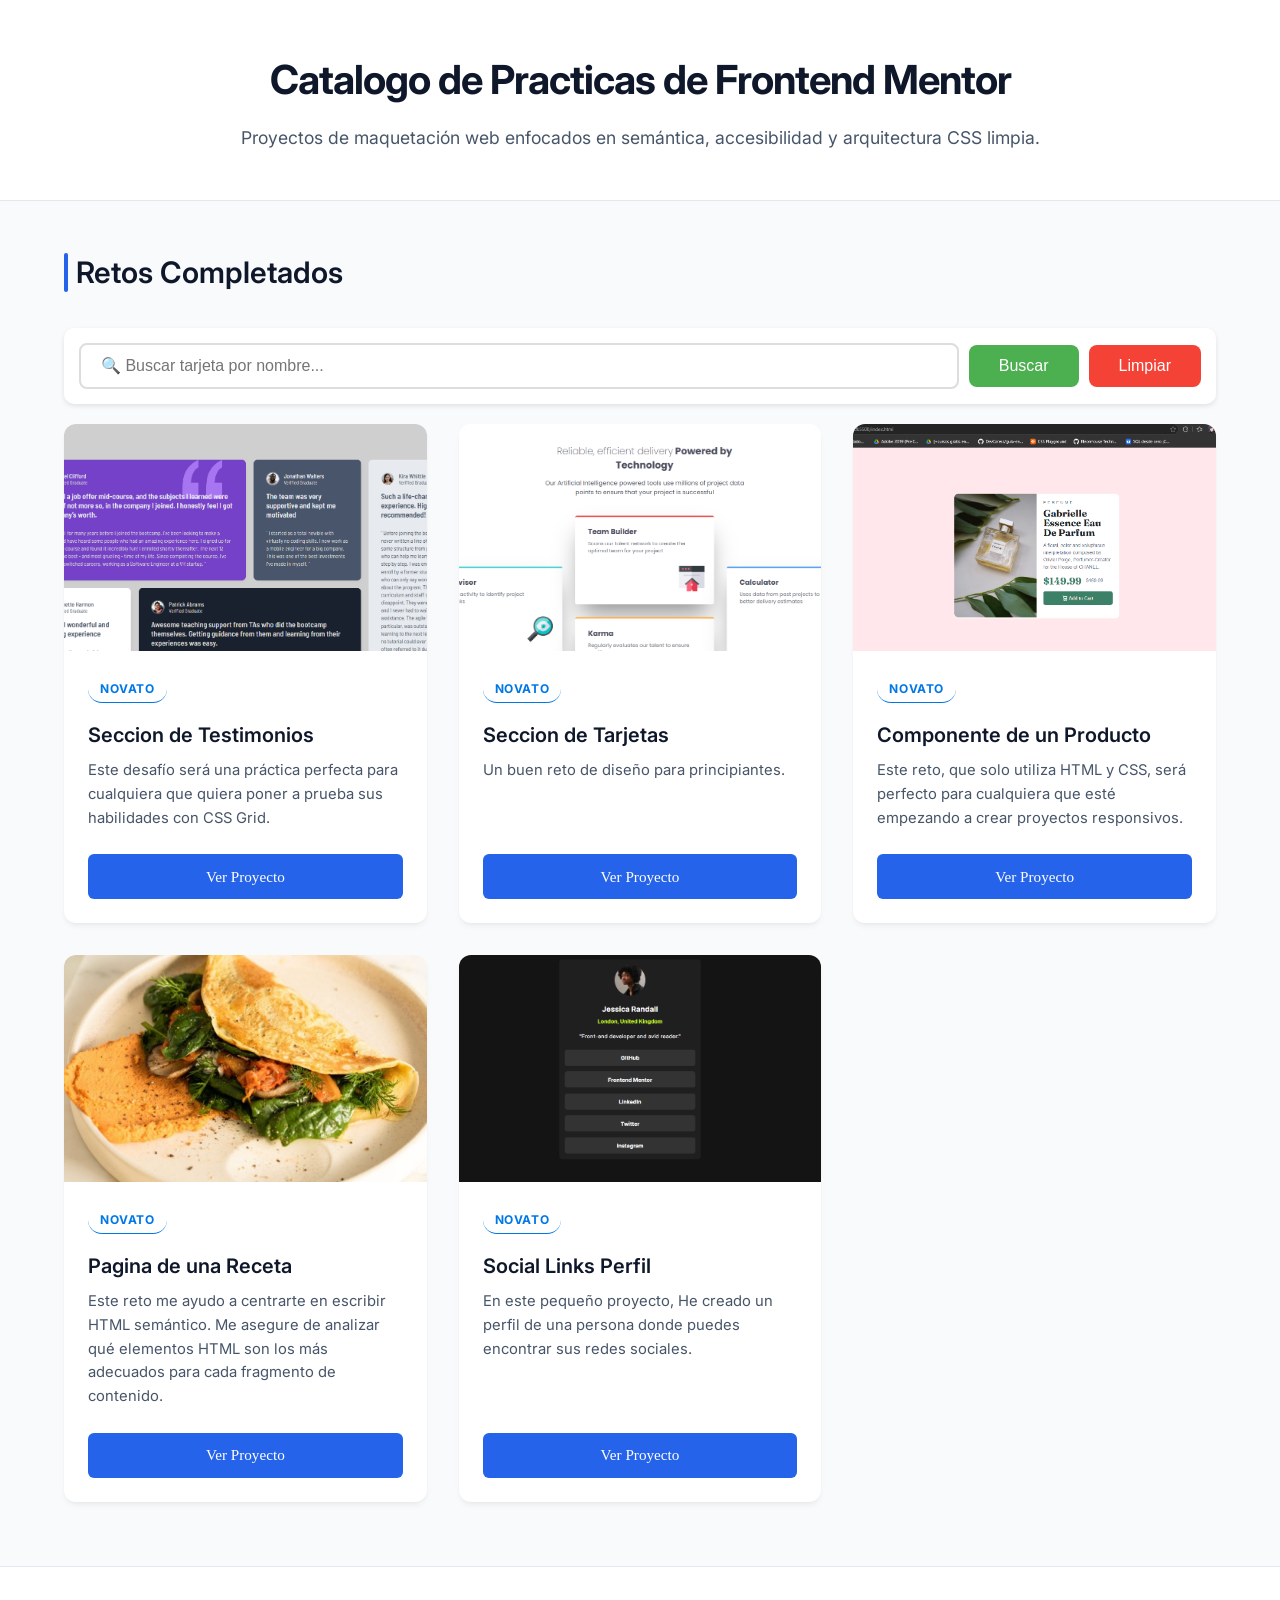
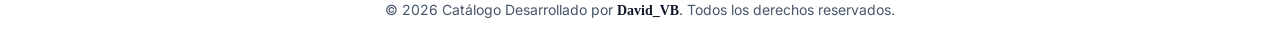
==== index.html @ 78ab5a2d "uploading frontend projects managment" ====
<!DOCTYPE html>
<html lang="es">

<head>
    <meta charset="UTF-8">
    <meta name="viewport" content="width=device-width, initial-scale=1.0">

    <title>Catálogo de Miniproyectos Frontend | Tu Nombre</title>
    <meta name="description"
        content="Explora mi colección de retos frontend de maquetación avanzada utilizando HTML, CSS semántico, layouts con Grid, Flexbox y metodología BEM.">
    <meta name="robots" content="index, follow">
    <link rel="canonical" href="https://tu-usuario.github.io/nombre-del-repositorio/">

    <link rel="preconnect" href="https://fonts.googleapis.com">
    <link rel="preconnect" href="https://fonts.gstatic.com" crossorigin>
    <link href="https://fonts.googleapis.com/css2?family=Inter:wght@400;500;600;700&display=swap" rel="stylesheet">

    <link rel="stylesheet" href="main_Style.css">
</head>

<body>

    <header class="header">
        <div class="header__container">
            <h1 class="header__title">Catalogo de Practicas de Frontend Mentor</h1>
            <p class="header__subtitle">Proyectos de maquetación web enfocados en semántica, accesibilidad y
                arquitectura CSS limpia.</p>
        </div>
    </header>

    <main class="main-content">

        <section class="catalog" aria-labelledby="catalog-title">
            <h2 id="catalog-title" class="catalog__title">Retos Completados</h2>

            <!-- ===== BUSCADOR ===== -->
            <div class="buscador">
                <input type="text" id="buscadorInput" placeholder="🔍 Buscar tarjeta por nombre...">
                <button onclick="buscarTarjetas()">Buscar</button>
                <button class="limpiar" onclick="limpiarBusqueda()">Limpiar</button>
            </div>

            <div class="catalog__grid">


                <!-- Mensaje sin resultados -->
                <div class="sin-resultados" id="sinResultados">
                    😕 No se encontraron tarjetas
                </div>

                <article class="project-card">
                    <div class="project-card__preview">
                        <img src="List_Screenshot/Fifth_evidence.png" alt="Vista previa del reto Testimonial section"
                            class="project-card__img" loading="lazy">
                    </div>
                    <div class="project-card__content">
                        <span class="project-card__badge project-card__badge--Novato">Novato</span>
                        <h3 class="project-card__title">Seccion de Testimonios</h3>
                        <p class="project-card__description">Este desafío será una práctica perfecta para cualquiera que
                            quiera poner a prueba sus habilidades con CSS Grid.</p>
                        <div class="project-card__actions">
                            <a href="https://david-vb03.github.io/Card_Feature_section/" class="project-card__link">Ver
                                Proyecto</a>
                        </div>
                    </div>
                </article>




                <article class="project-card">
                    <div class="project-card__preview">
                        <img src="List_Screenshot/BACKGROUND.png" alt="Vista previa del reto Card Section"
                            class="project-card__img" loading="lazy">
                    </div>
                    <div class="project-card__content">
                        <span class="project-card__badge project-card__badge--Novato">Novato</span>
                        <h3 class="project-card__title">Seccion de Tarjetas</h3>
                        <p class="project-card__description">Un buen reto de diseño para principiantes.</p>
                        <div class="project-card__actions">
                            <a href="https://david-vb03.github.io/Card_Feature_section/" class="project-card__link">Ver
                                Proyecto</a>
                        </div>
                    </div>
                </article>

                <article class="project-card">
                    <div class="project-card__preview">
                        <img src="/List_Screenshot/evidence.png"
                            alt="Vista previa del diseño escalonado con cuatro tarjetas" class="project-card__img"
                            loading="lazy">
                    </div>
                    <div class="project-card__content">
                        <span class="project-card__badge project-card__badge--Novato">Novato</span>
                        <h3 class="project-card__title">Componente de un Producto</h3>
                        <p class="project-card__description">Este reto, que solo utiliza HTML y CSS, será perfecto para
                            cualquiera que esté empezando a crear proyectos responsivos.</p>
                        <div class="project-card__actions">
                            <a href="https://david-vb03.github.io/Product_preview_component/"
                                class="project-card__link">Ver Proyecto</a>
                        </div>
                    </div>
                </article>

                <article class="project-card">
                    <div class="project-card__preview">
                        <img src="/List_Screenshot/image-omelette.jpeg" alt="Vista previa del reto Stats Preview Card"
                            class="project-card__img" loading="lazy">
                    </div>
                    <div class="project-card__content">
                        <span class="project-card__badge project-card__badge--Novato">Novato</span>
                        <h3 class="project-card__title">Pagina de una Receta</h3>
                        <p class="project-card__description">Este reto me ayudo a centrarte en escribir HTML semántico.
                            Me asegure de analizar qué elementos HTML son los más adecuados para cada fragmento de
                            contenido.</p>
                        <div class="project-card__actions">
                            <a href="https://david-vb03.github.io/Recipe_Website/" class="project-card__link">Ver
                                Proyecto</a>
                        </div>
                    </div>
                </article>
                <article class="project-card">
                    <div class="project-card__preview">
                        <img src="List_Screenshot/screenshot.png" alt="Vista previa del Social Link perfil"
                            class="project-card__img" loading="lazy">
                    </div>
                    <div class="project-card__content">
                        <span class="project-card__badge project-card__badge--Novato">Novato</span>
                        <h3 class="project-card__title">Social Links Perfil</h3>
                        <p class="project-card__description">En este pequeño proyecto,
                            He creado un perfil de una persona donde puedes encontrar sus redes sociales.</p>
                        <div class="project-card__actions">
                            <a href="https://david-vb03.github.io/Social_Links_Profile/" class="project-card__link">Ver
                                Proyecto</a>
                        </div>
                    </div>
                </article>

            </div>
        </section>
    </main>

    <footer class="footer">
        <p class="footer__text">&copy; 2026 Catálogo Desarrollado por <a href="https://github.com/David-VB03"
                target="_blank" rel="no opener noreferrer ">David_VB</a>. Todos los derechos
            reservados.</p>
    </footer>
    <script src="main_script.js"></script>
</body>

</html>
---- main_Style.css ----
/* ==========================================================================
   1. VARIABLES DE DISEÑO (Arquitectura de Diseño Centralizada)
   ========================================================================== */
:root {
    /* Paleta de Colores (Muted / Soft) */
    --clr-bg: #f8fafc;
    --clr-surface: #ffffff;
    --clr-text-main: #0f172a;
    --clr-text-muted: #475569;
    --clr-primary: #2563eb;
    --clr-primary-hover: #1d4ed8;
    
    /* Estados de Dificultad (Modificadores BEM) */
    --clr-badge-Novato: #10b981;
    --clr-badge-junior: #3b82f6;

    /* Fuentes y Escala Fluida (A11y & Scalability) */
    --ff-main: 'Inter', sans-serif;
    --fs-body: 1rem;
    --fs-title-main: clamp(1.75rem, 4vw, 2.5rem);
    --fs-title-section: clamp(1.35rem, 3vw, 1.85rem);

    /* Efectos Globales */
    --radius-md: 12px;
    --shadow-sm: 0 4px 6px -1px rgb(0 0 0 / 0.05), 0 2px 4px -2px rgb(0 0 0 / 0.05);
    --shadow-md: 0 10px 15px -3px rgb(0 0 0 / 0.1), 0 4px 6px -4px rgb(0 0 0 / 0.1);
    --transition-smooth: all 0.3s cubic-bezier(0.4, 0, 0.2, 1);
}

/* ==========================================================================
   2. RESET PROFESIONAL (Evita fallos de diseño comunes)
   ========================================================================== */
*, *::before, *::after {
    box-sizing: border-box;
    margin: 0;
    padding: 0;
}

body {
    font-family: var(--ff-main);
    background-color: var(--clr-bg);
    color: var(--clr-text-main);
    font-size: var(--fs-body);
    line-height: 1.6;
}

/* Eliminación de espacio base en imágenes (Reset de Ingeniería frontend) */
img {
    max-width: 100%;
    display: block;
    height: auto;
}

a {
    text-decoration: none;
    color: var(--clr-text-main);
    font-family: cursive;
    font-weight: 600;
}

/* ==========================================================================
   3. ESTILOS DE BLOQUES CON ANIDAMIENTO NATIVO (Sintaxis Moderna)
   ========================================================================== */

/* Bloque: Header */
.header {
    background-color: var(--clr-surface);
    border-bottom: 1px solid #e2e8f0;
    padding: 3rem 1.5rem;
    text-align: center;

    .header__container {
        max-width: 800px;
        margin: 0 auto;
    }

    .header__title {
        font-size: var(--fs-title-main);
        font-weight: 700;
        letter-spacing: -0.025em;
        margin-bottom: 0.75rem;
    }

    .header__subtitle {
        color: var(--clr-text-muted);
        font-size: 1.1rem;
    }
}

/* Bloque: Main Content Container */
.main-content {
    max-width: 1200px;
    margin: 0 auto;
    padding: 3rem 1.5rem;
}
/*Buscador */

   /* ===== BUSCADOR ===== */
        .buscador {
            margin-bottom: 20px;
            display: flex;
            gap: 10px;
            align-items: center;
            background: white;
            padding: 15px;
            border-radius: 10px;
            box-shadow: 0 2px 5px rgba(0,0,0,0.1);
        }

        .buscador input {
            flex: 1;
            padding: 12px 20px;
            border: 2px solid #ddd;
            border-radius: 8px;
            font-size: 16px;
            transition: 0.3s;
        }

        .buscador input:focus {
            outline: none;
            border-color: #4CAF50;
            box-shadow: 0 0 0 3px rgba(76, 175, 80, 0.2);
        }

        .buscador button {
            padding: 12px 30px;
            background: #4CAF50;
            color: white;
            border: none;
            border-radius: 8px;
            font-size: 16px;
            cursor: pointer;
            transition: 0.3s;
        }

        .buscador button:hover {
            background: #45a049;
            transform: scale(1.02);
        }

        .buscador .limpiar {
            background: #f44336;
        }

        .buscador .limpiar:hover {
            background: #da190b;
        }
        /* ===== TARJETA OCULTA (para el buscador) ===== */
        .project-card.oculta {
            display: none;
        }

        
        /* ===== MENSAJE CUANDO NO HAY RESULTADOS ===== */
        .sin-resultados {
            display: none;
            grid-column: 1 / -1;
            text-align: center;
            padding: 40px;
            color: #999;
            font-size: 18px;
        }

        .sin-resultados.visible {
            display: block;
        }
/* Bloque: Catálogo */
.catalog {
    .catalog__title {
        font-size: var(--fs-title-section);
        font-weight: 600;
        margin-bottom: 2rem;
        position: relative;
        padding-left: 12px;
        
        /* Decorador de borde izquierdo como acento visual elegante */
        &::before {
            content: '';
            position: absolute;
            left: 0;
            top: 4px;
            bottom: 4px;
            width: 4px;
            background-color: var(--clr-primary);
            border-radius: 2px;
        }
    }

    /* Layout Responsivo Dinámico con CSS Grid (Ahorra Media Queries manuales) */
    .catalog__grid {
        display: grid;
        grid-template-columns: repeat(auto-fill, minmax(300px, 1fr));
        grid-template-rows: 1fr;
        align-content: end;
        gap: 2rem;
       
    }
}

/* Bloque BEM: Project Card */
.project-card {
    background-color: var(--clr-surface);
    border-radius: var(--radius-md);
    overflow: hidden;
    box-shadow: var(--shadow-sm);
    transition: var(--transition-smooth);
    display: flex;
    flex-direction: column; /* Estructura vertical */

    /* Efecto Hover basado en elevación */
    &:hover {
        transform: translateY(-6px);
        box-shadow: var(--shadow-md);
    }

    .project-card__preview {
        position: relative;
        overflow: hidden;
        aspect-ratio: 16 / 10; /* Bloqueo de aspecto responsivo */
    }

    .project-card__img {
        width: 100%;
        height: 100%;
        object-fit: cover; /* Ajuste inteligente sin deformación */
    }

    .project-card__content {
        padding: 1.5rem;
        display: flex;
        flex-direction: column;
        flex-grow: 1; /* Empuja las acciones al fondo de la tarjeta */
    }

    /* Elementos con variaciones por Modificadores */
    .project-card__badge {
        align-self: flex-start;
        font-size: 0.75rem;
        font-weight: 600;
        padding: 0.25rem 0.75rem;
        border-radius: 50px;
        color: #0077e7;
        font-weight: 700;
        border-bottom: 1px solid #0077e7;
        margin-bottom: 1rem;
        text-transform: uppercase;
        letter-spacing: 0.05em;

        &--Novato {
            background-color: var(--clr-badge-Novato);
        }

        &--junior {
            background-color: var(--clr-badge-junior);
        }
    }
    .project-card__badge--junior{
        color: #e9c705;
        border-bottom: 1px solid #e9c705;
    }

    .project-card__title {
        font-size: 1.25rem;
        font-weight: 600;
        margin-bottom: 0.5rem;
    }

    .project-card__description {
        color: var(--clr-text-muted);
        font-size: 0.925rem;
        margin-bottom: 1.5rem;
    }

    .project-card__actions {
        margin-top: auto; /* Empuja el botón al final si hay descripciones más cortas */
    }

    .project-card__link {
        display: inline-block;
        background-color: var(--clr-primary);
        color: #ffffff;
        font-weight: 500;
        font-size: 0.95rem;
        padding: 0.65rem 1.25rem;
        border-radius: 6px;
        width: 100%;
        text-align: center;
        transition: var(--transition-smooth);

        &:hover {
            background-color: var(--clr-primary-hover);
        }
    }
}

/* Bloque: Footer */
.footer {
    background-color: var(--clr-surface);
    border-top: 1px solid #e2e8f0;
    padding: 2rem 1.5rem;
    text-align: center;
    margin-top: 1rem;

    .footer__text {
        color: var(--clr-text-muted);
        font-size: 0.875rem;
    }
}

/* PseudoElementos*/

a:hover{
    color:var(--clr-primary);
    font-weight: 600;
    font-family: cursive;
}
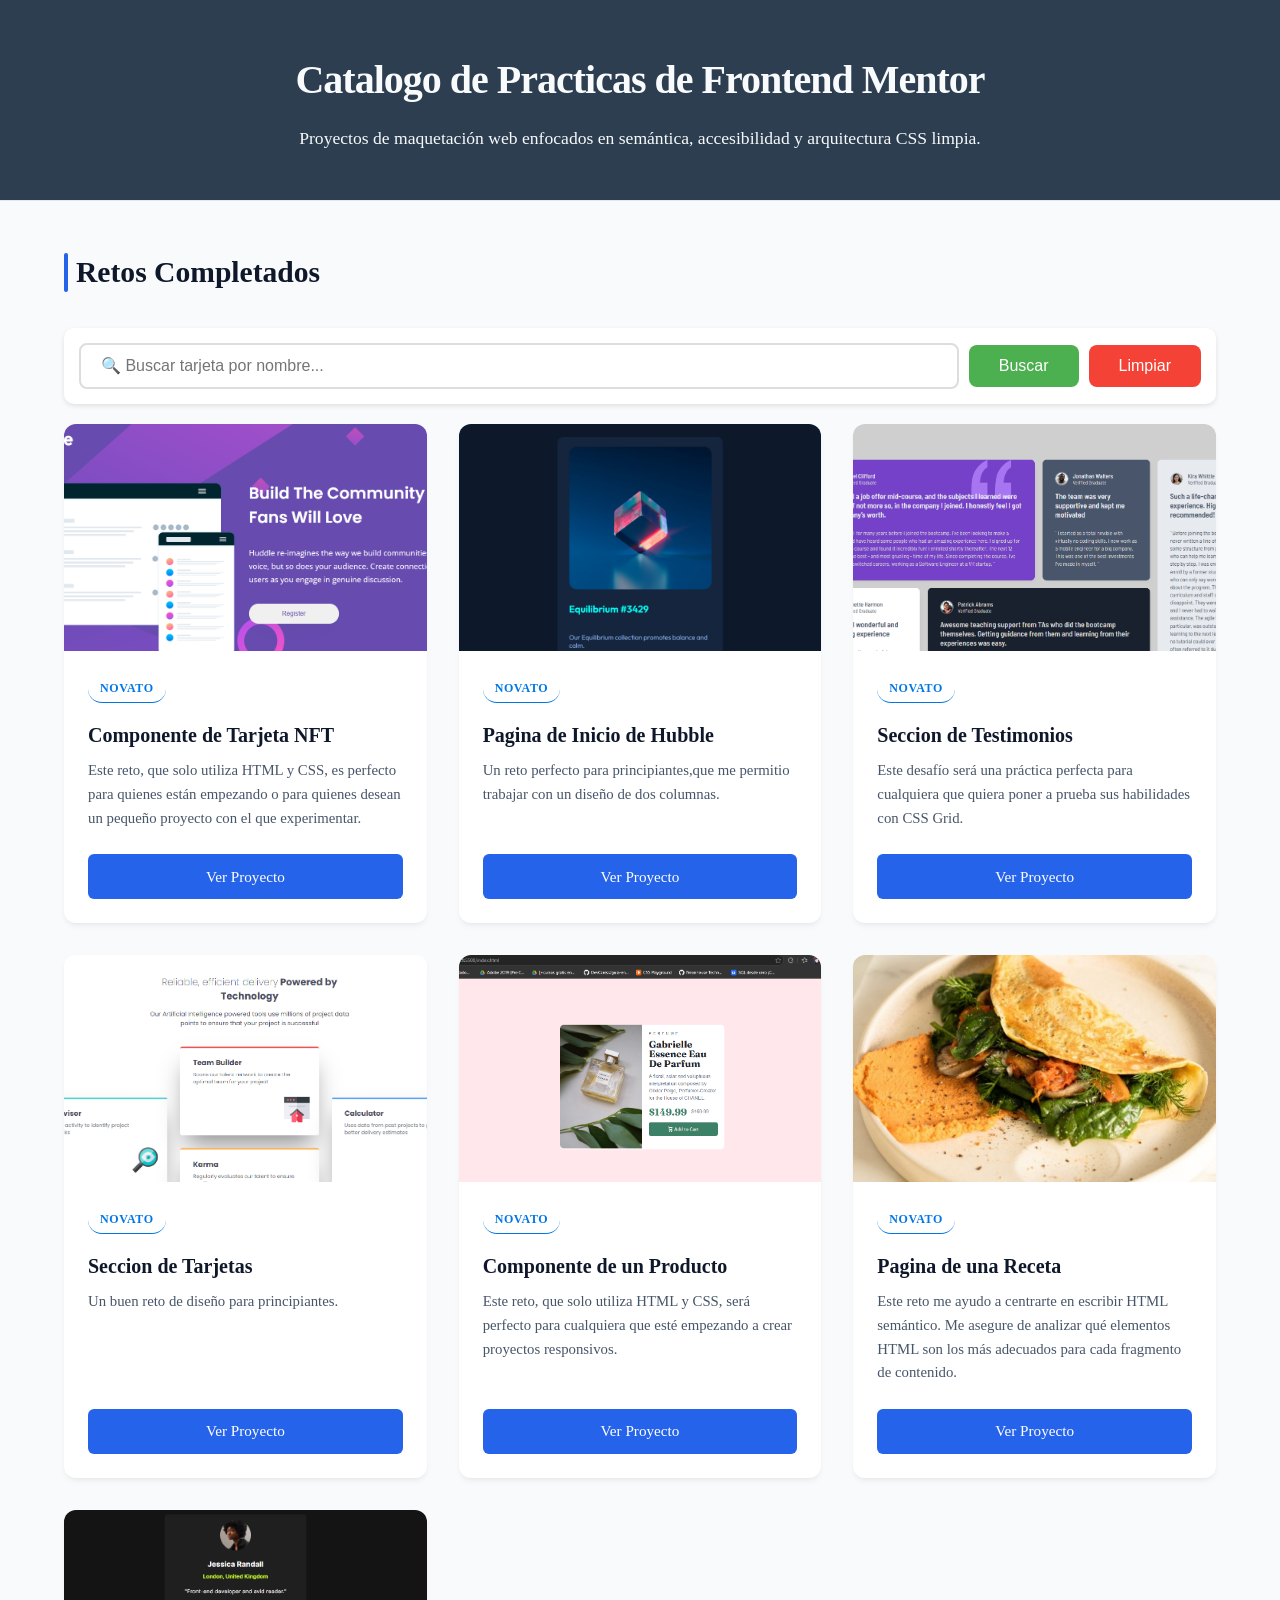
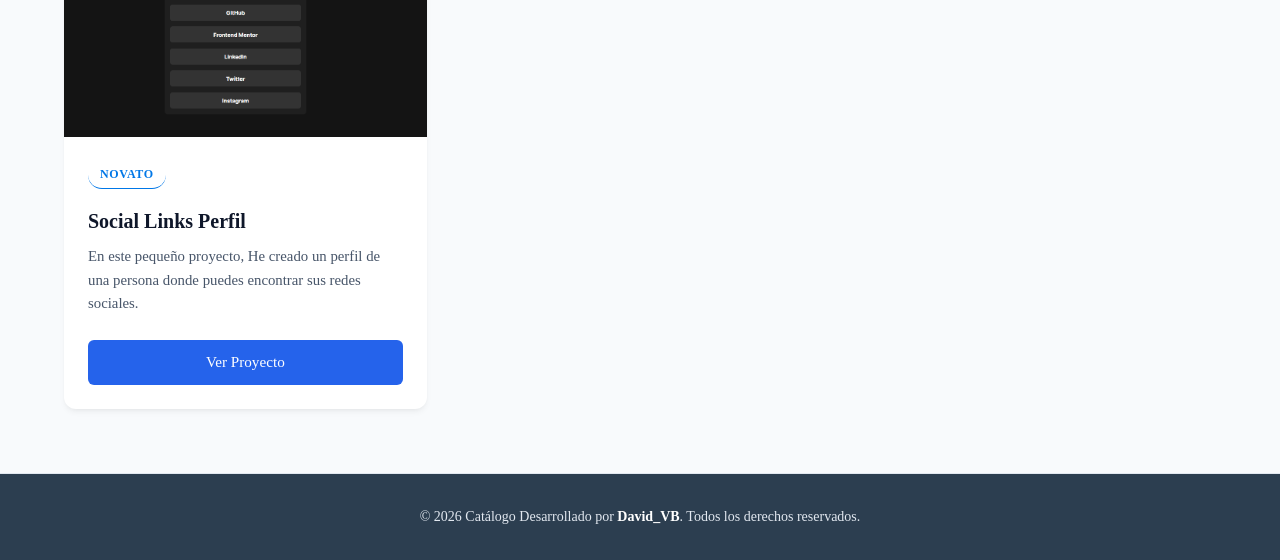
==== commit 12944b12: "updating frontend basic project management" ====
--- a/index.html
+++ b/index.html
@@ -48,6 +48,46 @@
                     😕 No se encontraron tarjetas
                 </div>
 
+
+                <article class="project-card">
+                    <div class="project-card__preview">
+                        <img src="List_Screenshot/Fourth_Challenge.png" alt="Vista previa de Componente de NTF Card"
+                            class="project-card__img" loading="lazy">
+                    </div>
+                    <div class="project-card__content">
+                        <span class="project-card__badge project-card__badge--Novato">Novato</span>
+                        <h3 class="project-card__title">Componente de Tarjeta NFT</h3>
+                        <p class="project-card__description">Este reto, que solo utiliza HTML y CSS, es perfecto para
+                            quienes están empezando o para quienes desean un pequeño proyecto con el que experimentar.
+                        </p>
+                        <div class="project-card__actions">
+                            <a href="https://david-vb03.github.io/My_Practices_portfolio/Newbie_Level/NTF_Card_Component/index.html"
+                                class="project-card__link">Ver
+                                Proyecto</a>
+                        </div>
+                    </div>
+                </article>
+
+                <article class="project-card">
+                    <div class="project-card__preview">
+                        <img src="List_Screenshot/Sixth_Challenge.png" alt="Vista previa de la pagina de inicio Hubble"
+                            class="project-card__img" loading="lazy">
+                    </div>
+                    <div class="project-card__content">
+                        <span class="project-card__badge project-card__badge--Novato">Novato</span>
+                        <h3 class="project-card__title">Pagina de Inicio de Hubble</h3>
+                        <p class="project-card__description">Un reto perfecto para principiantes,que me permitio
+                            trabajar con un diseño de dos columnas.</p>
+                        <div class="project-card__actions">
+                            <a href="https://david-vb03.github.io/My_Practices_portfolio/Newbie_Level/Hubble_Simple_LandingPage/index.html"
+                                class="project-card__link">Ver
+                                Proyecto</a>
+                        </div>
+                    </div>
+                </article>
+
+
+
                 <article class="project-card">
                     <div class="project-card__preview">
                         <img src="List_Screenshot/Fifth_evidence.png" alt="Vista previa del reto Testimonial section"
@@ -64,9 +104,6 @@
                         </div>
                     </div>
                 </article>
-
-
-
 
                 <article class="project-card">
                     <div class="project-card__preview">
@@ -86,7 +123,7 @@
 
                 <article class="project-card">
                     <div class="project-card__preview">
-                        <img src="/List_Screenshot/evidence.png"
+                        <img src="List_Screenshot/evidence.png"
                             alt="Vista previa del diseño escalonado con cuatro tarjetas" class="project-card__img"
                             loading="lazy">
                     </div>
@@ -104,7 +141,7 @@
 
                 <article class="project-card">
                     <div class="project-card__preview">
-                        <img src="/List_Screenshot/image-omelette.jpeg" alt="Vista previa del reto Stats Preview Card"
+                        <img src="List_Screenshot/image-omelette.jpeg" alt="Vista previa del reto Stats Preview Card"
                             class="project-card__img" loading="lazy">
                     </div>
                     <div class="project-card__content">
--- a/main_Style.css
+++ b/main_Style.css
@@ -37,7 +37,7 @@
 }
 
 body {
-    font-family: var(--ff-main);
+    font-family: #F8F9FA;
     background-color: var(--clr-bg);
     color: var(--clr-text-main);
     font-size: var(--fs-body);
@@ -53,7 +53,7 @@
 
 a {
     text-decoration: none;
-    color: var(--clr-text-main);
+    color: var(--clr-surface);
     font-family: cursive;
     font-weight: 600;
 }
@@ -64,11 +64,11 @@
 
 /* Bloque: Header */
 .header {
-    background-color: var(--clr-surface);
+    background-color: #2C3E50;
     border-bottom: 1px solid #e2e8f0;
     padding: 3rem 1.5rem;
     text-align: center;
-
+    color: var(--clr-bg);
     .header__container {
         max-width: 800px;
         margin: 0 auto;
@@ -82,8 +82,9 @@
     }
 
     .header__subtitle {
-        color: var(--clr-text-muted);
+        color: var(#b3b3b3);
         font-size: 1.1rem;
+
     }
 }
 
@@ -295,14 +296,14 @@
 
 /* Bloque: Footer */
 .footer {
-    background-color: var(--clr-surface);
+    background-color: #2C3E50;
     border-top: 1px solid #e2e8f0;
     padding: 2rem 1.5rem;
     text-align: center;
     margin-top: 1rem;
 
     .footer__text {
-        color: var(--clr-text-muted);
+        color: #e2e8f0;
         font-size: 0.875rem;
     }
 }
@@ -310,7 +311,31 @@
 /* PseudoElementos*/
 
 a:hover{
-    color:var(--clr-primary);
+    color:var(--clr-text-main);
     font-weight: 600;
     font-family: cursive;
 }
+
+@media (max-width:563px){
+    
+    .buscador{
+        display: grid;
+        grid-template-columns: repeat(2,minmax(50px,1fr));
+        grid-template-rows: repeat(2,1fr);
+        align-items: center;
+        
+    }
+    .buscador input{
+        grid-row: 1/2;
+        grid-column: 1/3;
+    }
+    .buscador .limpiar,.buscador:first-child(){
+        width: 0.5fr;
+    }
+    .catalog 
+
+            .catalog__grid{
+                grid-template-columns: repeat(auto-fill, minmax(150px, 100%));
+                gap: 1.2rem;
+            }
+}
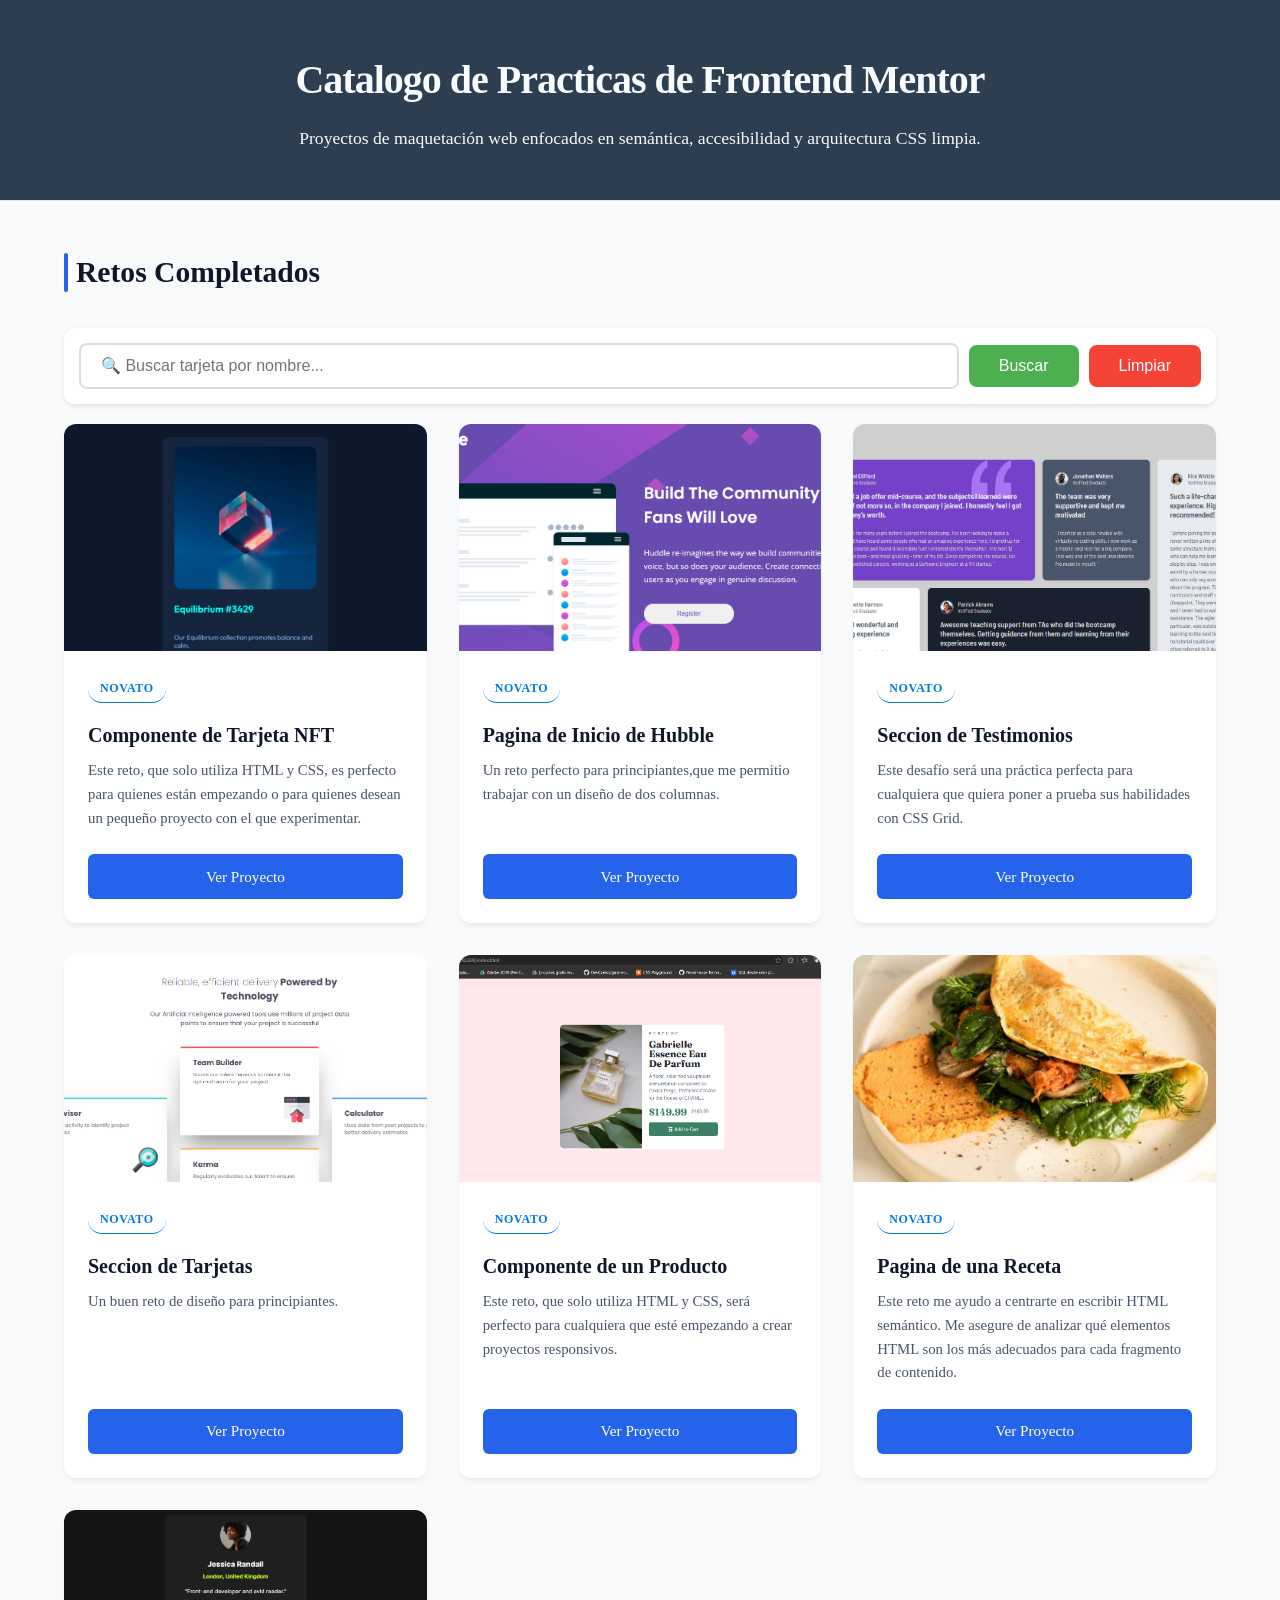
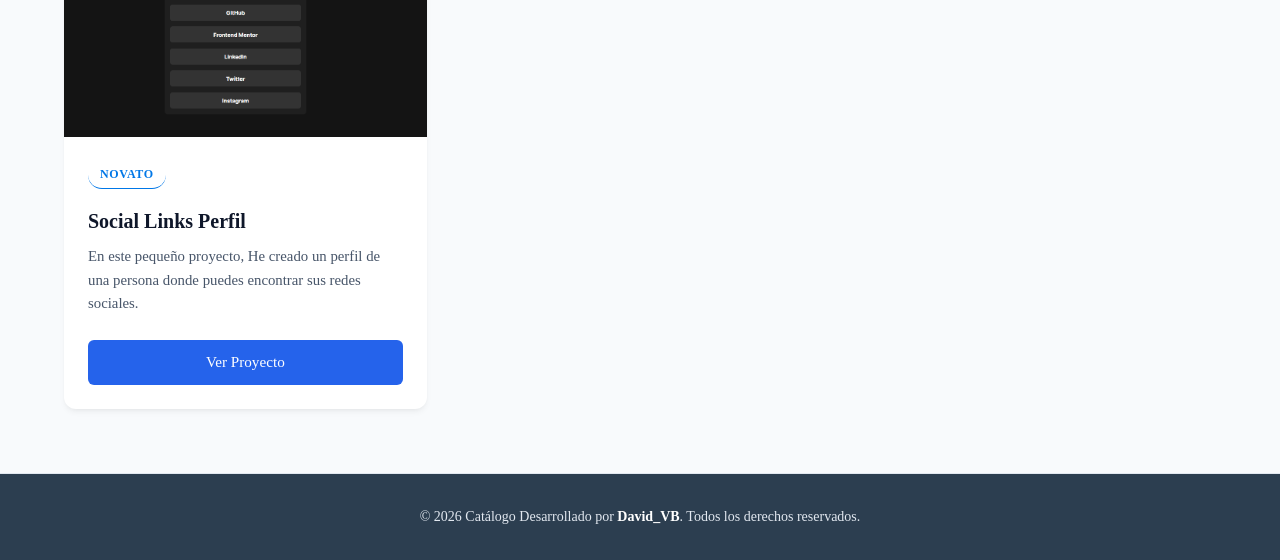
==== commit de317a2b: "changed file path" ====
--- a/index.html
+++ b/index.html
@@ -51,7 +51,7 @@
 
                 <article class="project-card">
                     <div class="project-card__preview">
-                        <img src="List_Screenshot/Fourth_Challenge.png" alt="Vista previa de Componente de NTF Card"
+                        <img src="List_Screenshot/Sixth_Challenge.png" alt="Vista previa de Componente de NTF Card"
                             class="project-card__img" loading="lazy">
                     </div>
                     <div class="project-card__content">
@@ -70,7 +70,7 @@
 
                 <article class="project-card">
                     <div class="project-card__preview">
-                        <img src="List_Screenshot/Sixth_Challenge.png" alt="Vista previa de la pagina de inicio Hubble"
+                        <img src="List_Screenshot/Fourth_Challenge.png" alt="Vista previa de la pagina de inicio Hubble"
                             class="project-card__img" loading="lazy">
                     </div>
                     <div class="project-card__content">
